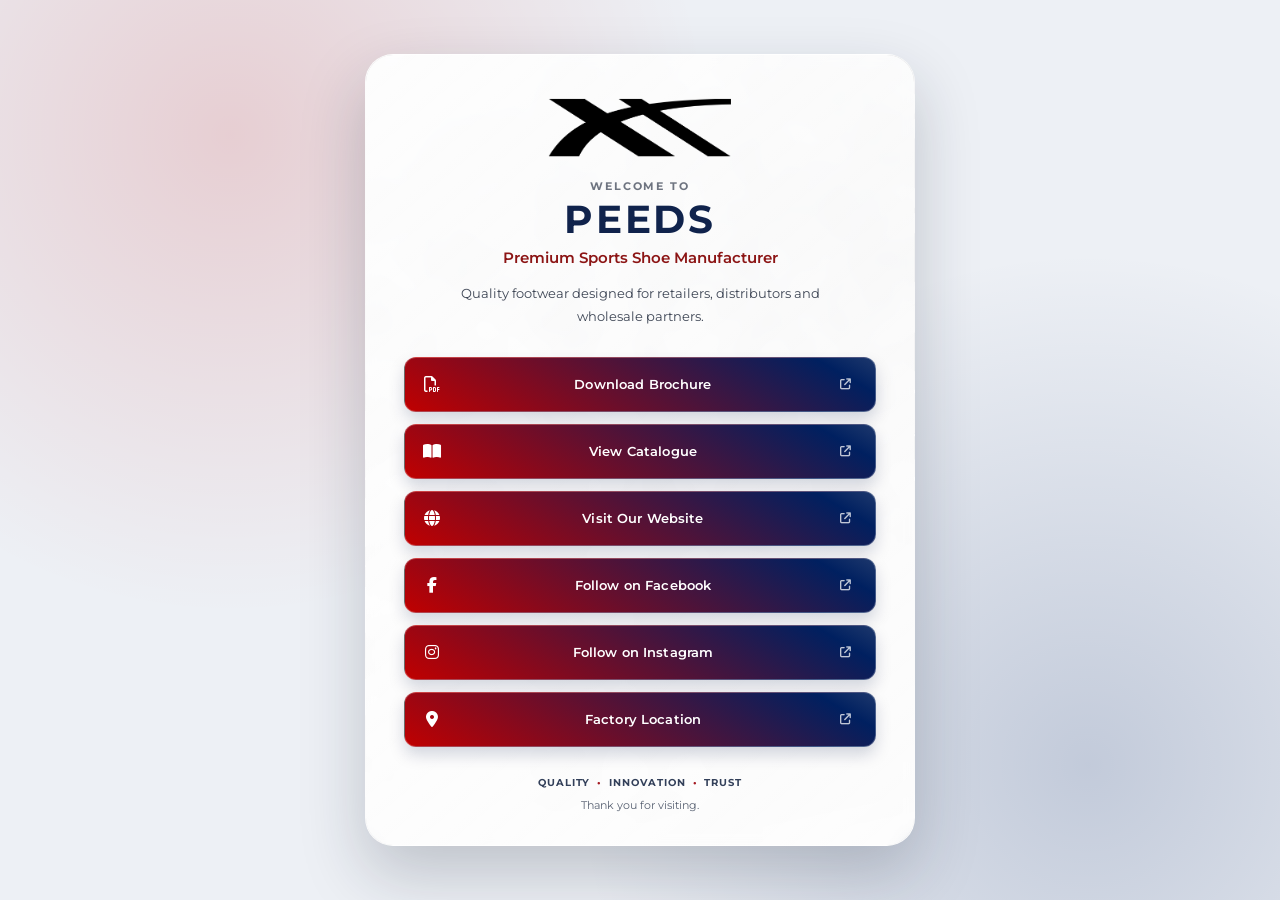
==== index.html @ 0f3e0389 "Update logo image source to PEEDS-logo.svg" ====
<!doctype html>
<html lang="en">
  <head>
    <meta charset="utf-8">
    <meta name="viewport" content="width=device-width, initial-scale=1">
    <meta name="description" content="PEEDS — premium sports shoe manufacturer.">
    <title>PEEDS | Business Links</title>

    <link rel="preconnect" href="https://fonts.googleapis.com">
    <link rel="preconnect" href="https://fonts.gstatic.com" crossorigin>
    <link href="https://fonts.googleapis.com/css2?family=Montserrat:wght@400;500;600;700&display=swap" rel="stylesheet">
    <link rel="stylesheet" href="https://cdnjs.cloudflare.com/ajax/libs/font-awesome/6.7.2/css/all.min.css" crossorigin="anonymous" referrerpolicy="no-referrer">
    <link rel="stylesheet" href="style.css">
  </head>

  <body>
    <main class="page-shell">
      <section class="business-card" aria-labelledby="brand-name">
        <div class="card-overlay" aria-hidden="true"></div>

        <div class="card-content">
          <header class="brand-header">
            <!-- Replace logo.png with your final logo file if its name changes. -->
            <img class="brand-logo" src="PEEDS-logo.svg" alt="PEEDS logo">
            <p class="eyebrow">Welcome to</p>
            <h1 id="brand-name">PEEDS</h1>
            <p class="tagline">Premium Sports Shoe Manufacturer</p>
            <p class="brand-description">
              Quality footwear designed for retailers, distributors and wholesale partners.
            </p>
          </header>

          <nav class="link-list" aria-label="PEEDS business links">
            <!-- Replace # with the final URL or filename for each destination. -->
            <a class="action-link" href="Brochure.pdf" target="_blank" rel="noopener">
              <i class="fa-regular fa-file-pdf" aria-hidden="true"></i><span>Download Brochure</span><i class="fa-solid fa-arrow-up-right-from-square arrow" aria-hidden="true"></i>
            </a>
            <a class="action-link" href="Catalogue.pdf" target="_blank" rel="noopener">
              <i class="fa-solid fa-book-open" aria-hidden="true"></i><span>View Catalogue</span><i class="fa-solid fa-arrow-up-right-from-square arrow" aria-hidden="true"></i>
            </a>
            <a class="action-link" href="https://peeds.in" target="_blank" rel="noopener">
              <i class="fa-solid fa-globe" aria-hidden="true"></i><span>Visit Our Website</span><i class="fa-solid fa-arrow-up-right-from-square arrow" aria-hidden="true"></i>
            </a>
            <a class="action-link" href="https://facebook.com/peeds.paulco" target="_blank" rel="noopener">
              <i class="fa-brands fa-facebook-f" aria-hidden="true"></i><span>Follow on Facebook</span><i class="fa-solid fa-arrow-up-right-from-square arrow" aria-hidden="true"></i>
            </a>
            <a class="action-link" href="https://instagram.com/peeds.paulco" target="_blank" rel="noopener">
              <i class="fa-brands fa-instagram" aria-hidden="true"></i><span>Follow on Instagram</span><i class="fa-solid fa-arrow-up-right-from-square arrow" aria-hidden="true"></i>
            </a>
            <a class="action-link" href="https://maps.app.goo.gl/mtrFUuKEEHV5AWhG9" target="_blank" rel="noopener">
              <i class="fa-solid fa-location-dot" aria-hidden="true"></i><span>Factory Location</span><i class="fa-solid fa-arrow-up-right-from-square arrow" aria-hidden="true"></i>
            </a>
          </nav>

          <footer class="card-footer">
            <p class="values">Quality <span>•</span> Innovation <span>•</span> Trust</p>
            <p>Thank you for visiting.</p>
          </footer>
        </div>
      </section>
    </main>
  </body>
</html>
---- style.css ----
:root {
  --brand-red: #c00000;
  --brand-navy: #002060;
  --hover-grey: #a6a6a6;
  --hover-charcoal: #3b3838;
  --ink: #172033;
}

* { box-sizing: border-box; }

html { min-height: 100%; }

body {
  min-width: 320px;
  min-height: 100vh;
  margin: 0;
  color: var(--ink);
  font-family: "Montserrat", Arial, sans-serif;
  background:
    radial-gradient(circle at 18% 15%, rgba(192, 0, 0, .14), transparent 30rem),
    radial-gradient(circle at 85% 85%, rgba(0, 32, 96, .18), transparent 32rem),
    #edf0f5;
}

.page-shell {
  display: grid;
  min-height: 100vh;
  place-items: center;
  padding: 32px 20px;
}

.business-card {
  position: relative;
  isolation: isolate;
  width: min(100%, 550px);
  overflow: hidden;
  border: 1px solid rgba(255, 255, 255, .72);
  border-radius: 28px;
  background: #fff url("Background.jpg") center / cover no-repeat;
  box-shadow: 0 28px 65px rgba(22, 32, 51, .22);
  animation: card-enter .75s cubic-bezier(.2, .8, .2, 1) both;
}

.business-card::after {
  position: absolute;
  z-index: -2;
  inset: -9%;
  content: "";
  background: inherit;
  filter: blur(18px);
  transform: scale(1.08);
  opacity: .8;
}

.card-overlay {
  position: absolute;
  z-index: -1;
  inset: 0;
  background: linear-gradient(140deg, rgba(255, 255, 255, .89), rgba(255, 255, 255, .72));
  backdrop-filter: blur(6px);
}

.card-content { padding: 40px 38px 30px; text-align: center; }

.brand-header { animation: content-enter .65s .18s ease-out both; }

.brand-logo {
  display: block;
  width: min(190px, 62%);
  max-height: 106px;
  margin: 0 auto 20px;
  object-fit: contain;
}

.eyebrow, .tagline, .brand-description, .card-footer p { margin: 0; }

.eyebrow {
  color: rgba(23, 32, 51, .62);
  font-size: .7rem;
  font-weight: 700;
  letter-spacing: .17em;
  text-transform: uppercase;
}

h1 {
  margin: 5px 0 8px;
  color: #10234c;
  font-size: clamp(1.9rem, 6vw, 2.45rem);
  font-weight: 700;
  letter-spacing: .075em;
  line-height: 1.1;
}

.tagline { color: #8c1515; font-size: .91rem; font-weight: 600; }

.brand-description {
  max-width: 410px;
  margin: 15px auto 0;
  color: #3e4655;
  font-size: .84rem;
  line-height: 1.7;
}

.link-list { display: grid; gap: 12px; margin-top: 29px; }

.action-link {
  display: grid;
  grid-template-columns: 24px 1fr 18px;
  align-items: center;
  gap: 11px;
  min-height: 55px;
  padding: 13px 17px;
  overflow: hidden;
  border: 1px solid rgba(255, 255, 255, .25);
  border-radius: 12px;
  color: #fff;
  font-size: .84rem;
  font-weight: 600;
  letter-spacing: .01em;
  text-align: left;
  text-decoration: none;
  background: linear-gradient(30deg, var(--brand-red) 0%, var(--brand-navy) 35%, var(--hover-grey) 59%, var(--hover-charcoal) 85%) left center / 285% 100%;
  box-shadow: 0 8px 16px rgba(0, 24, 71, .17);
  transition: transform .28s ease, box-shadow .28s ease, background-position .48s cubic-bezier(.2, .75, .25, 1);
  animation: link-enter .48s ease-out both;
}

.action-link:nth-child(1) { animation-delay: .28s; }
.action-link:nth-child(2) { animation-delay: .34s; }
.action-link:nth-child(3) { animation-delay: .40s; }
.action-link:nth-child(4) { animation-delay: .46s; }
.action-link:nth-child(5) { animation-delay: .52s; }
.action-link:nth-child(6) { animation-delay: .58s; }

.action-link > i:first-child { width: 20px; font-size: 1rem; text-align: center; }
.action-link span { text-align: center; }
.action-link .arrow { font-size: .68rem; opacity: .75; transition: transform .28s ease; }

.action-link:hover,
.action-link:focus-visible {
  background-position: right center;
  box-shadow: 0 14px 25px rgba(24, 24, 24, .28);
  transform: translateY(-3px);
}

.action-link:hover .arrow,
.action-link:focus-visible .arrow { transform: translate(2px, -2px); }

.action-link:focus-visible { outline: 3px solid rgba(0, 32, 96, .35); outline-offset: 3px; }

.card-footer {
  margin-top: 27px;
  color: #586172;
  font-size: .7rem;
  line-height: 1.8;
  animation: content-enter .6s .64s ease-out both;
}

.values { margin-bottom: 3px !important; color: #33405a; font-size: .65rem; font-weight: 700; letter-spacing: .09em; text-transform: uppercase; }
.values span { color: #a51b23; padding: 0 3px; }

@keyframes card-enter { from { opacity: 0; transform: translateY(20px) scale(.985); } to { opacity: 1; transform: none; } }
@keyframes content-enter { from { opacity: 0; transform: translateY(10px); } to { opacity: 1; transform: none; } }
@keyframes link-enter { from { opacity: 0; transform: translateY(12px); } to { opacity: 1; transform: none; } }

@media (max-width: 480px) {
  .page-shell { padding: 16px 12px; }
  .business-card { border-radius: 22px; }
  .card-content { padding: 32px 20px 24px; }
  .brand-logo { margin-bottom: 16px; }
  .action-link { min-height: 53px; padding: 12px 14px; }
}

@media (prefers-reduced-motion: reduce) {
  *, *::before, *::after { animation-duration: .01ms !important; animation-iteration-count: 1 !important; scroll-behavior: auto !important; transition-duration: .01ms !important; }
}
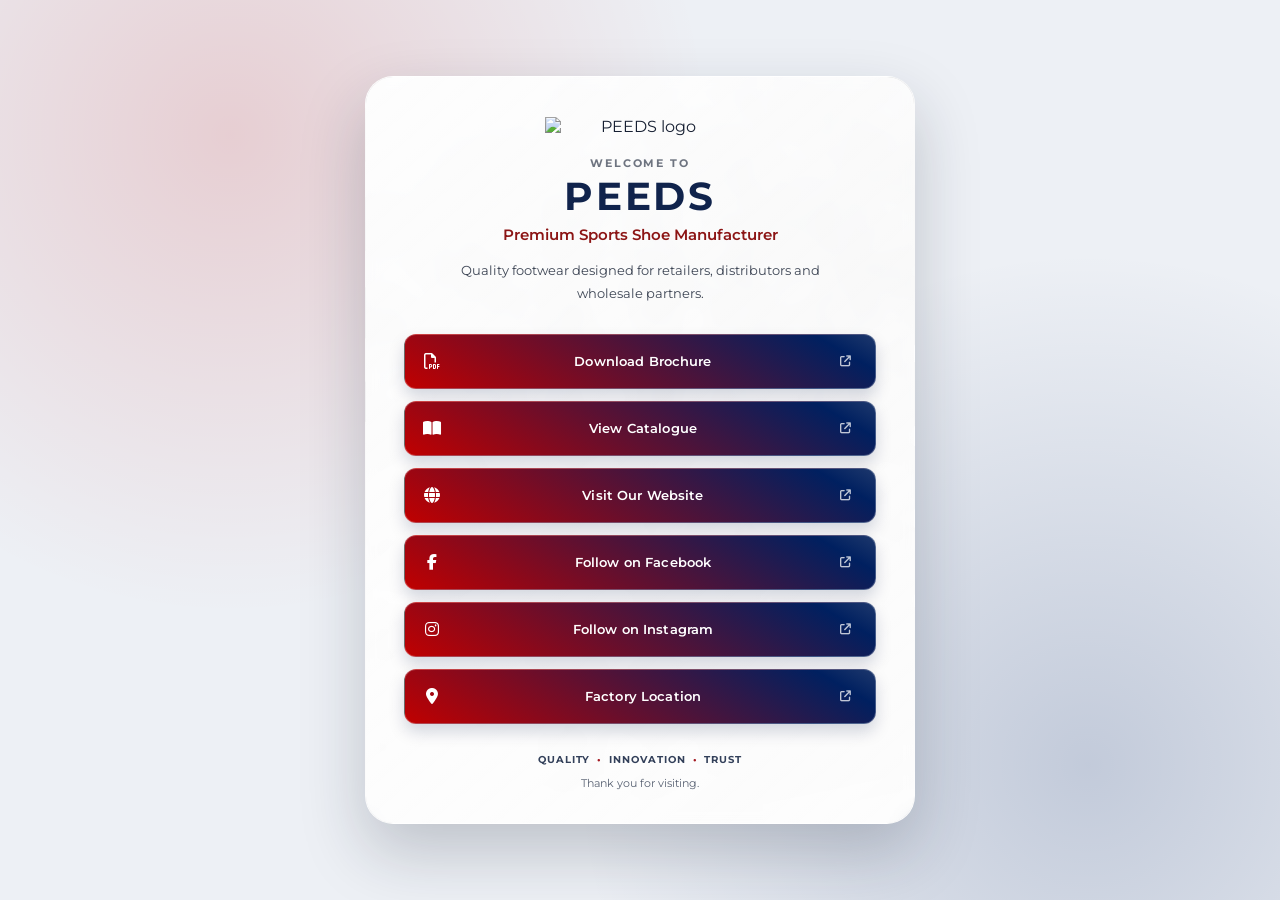
==== commit cd69e88f: "Add files via upload" ====
--- a/index.html
+++ b/index.html
@@ -21,7 +21,7 @@
         <div class="card-content">
           <header class="brand-header">
             <!-- Replace logo.png with your final logo file if its name changes. -->
-            <img class="brand-logo" src="PEEDS-logo.svg" alt="PEEDS logo">
+            <img class="brand-logo" src="logo.png" alt="PEEDS logo">
             <p class="eyebrow">Welcome to</p>
             <h1 id="brand-name">PEEDS</h1>
             <p class="tagline">Premium Sports Shoe Manufacturer</p>
@@ -35,7 +35,7 @@
             <a class="action-link" href="Brochure.pdf" target="_blank" rel="noopener">
               <i class="fa-regular fa-file-pdf" aria-hidden="true"></i><span>Download Brochure</span><i class="fa-solid fa-arrow-up-right-from-square arrow" aria-hidden="true"></i>
             </a>
-            <a class="action-link" href="Catalogue.pdf" target="_blank" rel="noopener">
+            <a class="action-link" href="coming-soon.html">
               <i class="fa-solid fa-book-open" aria-hidden="true"></i><span>View Catalogue</span><i class="fa-solid fa-arrow-up-right-from-square arrow" aria-hidden="true"></i>
             </a>
             <a class="action-link" href="https://peeds.in" target="_blank" rel="noopener">
--- a/style.css
+++ b/style.css
@@ -159,6 +159,9 @@
 .values { margin-bottom: 3px !important; color: #33405a; font-size: .65rem; font-weight: 700; letter-spacing: .09em; text-transform: uppercase; }
 .values span { color: #a51b23; padding: 0 3px; }
 
+.coming-soon-card { max-width: 470px; }
+.back-link { width: min(100%, 300px); margin: 29px auto 0; }
+
 @keyframes card-enter { from { opacity: 0; transform: translateY(20px) scale(.985); } to { opacity: 1; transform: none; } }
 @keyframes content-enter { from { opacity: 0; transform: translateY(10px); } to { opacity: 1; transform: none; } }
 @keyframes link-enter { from { opacity: 0; transform: translateY(12px); } to { opacity: 1; transform: none; } }
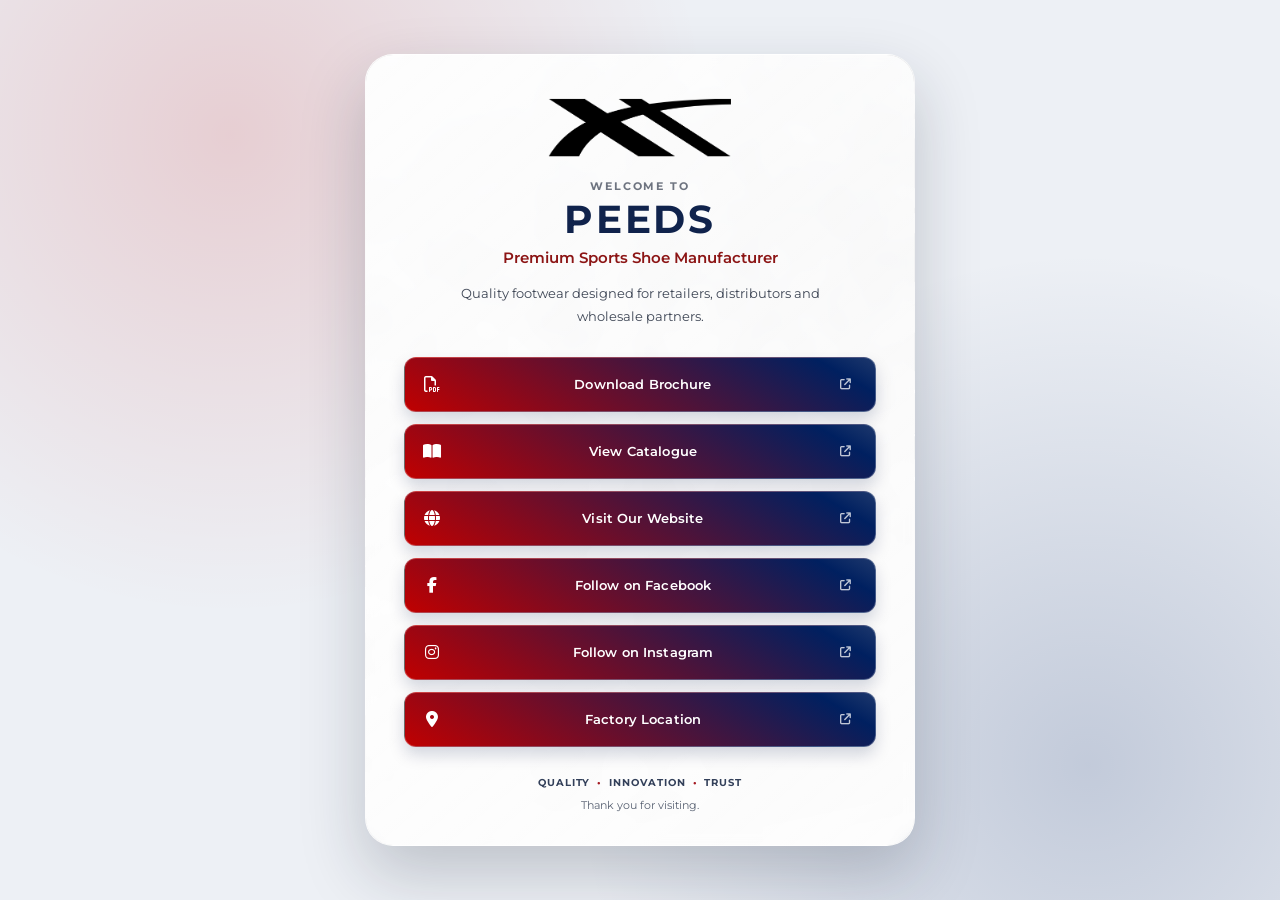
==== commit fbc58388: "Update logo source to PEEDS-logo.svg" ====
--- a/index.html
+++ b/index.html
@@ -21,7 +21,7 @@
         <div class="card-content">
           <header class="brand-header">
             <!-- Replace logo.png with your final logo file if its name changes. -->
-            <img class="brand-logo" src="logo.png" alt="PEEDS logo">
+            <img class="brand-logo" src="PEEDS-logo.svg" alt="PEEDS logo">
             <p class="eyebrow">Welcome to</p>
             <h1 id="brand-name">PEEDS</h1>
             <p class="tagline">Premium Sports Shoe Manufacturer</p>
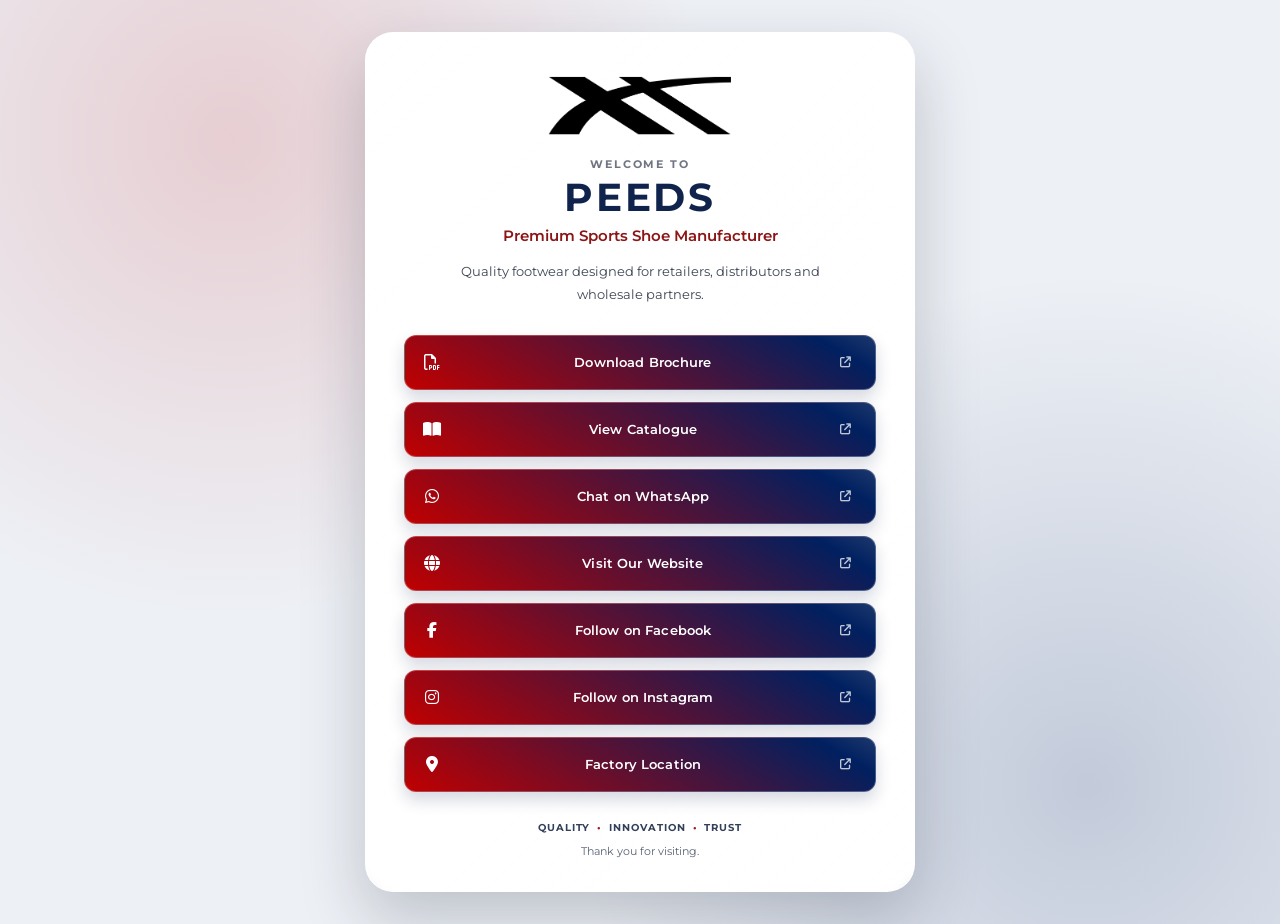
==== commit 3e4a24f5: "Add WhatsApp chat link to index.html" ====
--- a/index.html
+++ b/index.html
@@ -38,6 +38,9 @@
             <a class="action-link" href="coming-soon.html">
               <i class="fa-solid fa-book-open" aria-hidden="true"></i><span>View Catalogue</span><i class="fa-solid fa-arrow-up-right-from-square arrow" aria-hidden="true"></i>
             </a>
+            <a class="action-link" href="https://wa.me/919163292893?text=Hello%20PEEDS%2C%20I%20would%20like%20to%20know%20more." target="_blank" rel="noopener">
+              <i class="fa-brands fa-whatsapp" aria-hidden="true"></i><span>Chat on WhatsApp</span><i class="fa-solid fa-arrow-up-right-from-square arrow" aria-hidden="true"></i>
+            </a>
             <a class="action-link" href="https://peeds.in" target="_blank" rel="noopener">
               <i class="fa-solid fa-globe" aria-hidden="true"></i><span>Visit Our Website</span><i class="fa-solid fa-arrow-up-right-from-square arrow" aria-hidden="true"></i>
             </a>
--- a/style.css
+++ b/style.css
@@ -29,7 +29,7 @@
   padding: 32px 20px;
 }
 
-.business-card {
+/* .business-card {
   position: relative;
   isolation: isolate;
   width: min(100%, 550px);
@@ -58,6 +58,48 @@
   inset: 0;
   background: linear-gradient(140deg, rgba(255, 255, 255, .89), rgba(255, 255, 255, .72));
   backdrop-filter: blur(6px);
+} */
+
+.business-card {
+  position: relative;
+  isolation: isolate;
+  width: min(100%, 550px);
+  overflow: hidden;
+  border: 1px solid rgba(255, 255, 255, .72);
+  border-radius: 28px;
+
+  background-color: #ffffff;
+  background-image: url("/PEEDS/Background.jpg");
+  background-position: center;
+  background-size: cover;
+  background-repeat: no-repeat;
+
+  box-shadow: 0 28px 65px rgba(22, 32, 51, .22);
+  animation: card-enter .75s cubic-bezier(.2, .8, .2, 1) both;
+}
+
+.business-card::after {
+  display: none;
+}
+
+.card-overlay {
+  position: absolute;
+  z-index: -1;
+  inset: 0;
+
+  /* background: linear-gradient(
+    135deg,
+    rgba(255, 255, 255, .48),
+    rgba(255, 255, 255, .20)
+  ); */
+  background: linear-gradient(
+  135deg,
+  rgba(255, 255, 255, .62) 0%,
+  rgba(255, 255, 255, .34) 100%
+);
+
+  backdrop-filter: blur(3px);
+  -webkit-backdrop-filter: blur(3px);
 }
 
 .card-content { padding: 40px 38px 30px; text-align: center; }
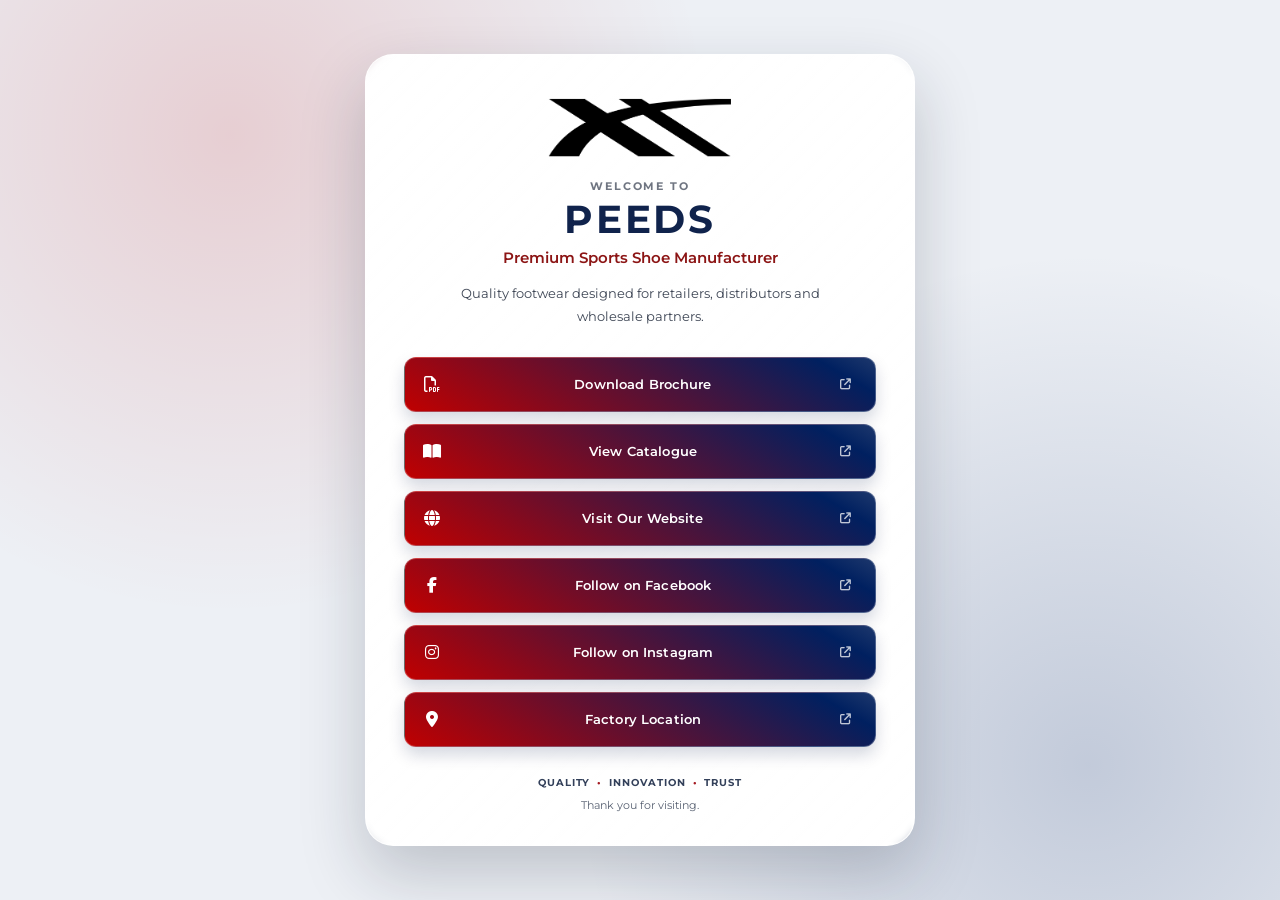
==== commit 3e607a87: "Remove WhatsApp chat link from index.html Commented out the WhatsApp chat link in the HTML." ====
--- a/index.html
+++ b/index.html
@@ -38,9 +38,9 @@
             <a class="action-link" href="coming-soon.html">
               <i class="fa-solid fa-book-open" aria-hidden="true"></i><span>View Catalogue</span><i class="fa-solid fa-arrow-up-right-from-square arrow" aria-hidden="true"></i>
             </a>
-            <a class="action-link" href="https://wa.me/919163292893?text=Hello%20PEEDS%2C%20I%20would%20like%20to%20know%20more." target="_blank" rel="noopener">
-              <i class="fa-brands fa-whatsapp" aria-hidden="true"></i><span>Chat on WhatsApp</span><i class="fa-solid fa-arrow-up-right-from-square arrow" aria-hidden="true"></i>
-            </a>
+            <!-- <a class="action-link" href="https://wa.me/919163292893?text=Hello%20PEEDS%2C%20I%20would%20like%20to%20know%20more." target="_blank" rel="noopener">
+              <i class="fa-brands fa-whatsapp" aria-hidden="true"></i><span>Order via WhatsApp</span><i class="fa-solid fa-arrow-up-right-from-square arrow" aria-hidden="true"></i>
+            </a> -->
             <a class="action-link" href="https://peeds.in" target="_blank" rel="noopener">
               <i class="fa-solid fa-globe" aria-hidden="true"></i><span>Visit Our Website</span><i class="fa-solid fa-arrow-up-right-from-square arrow" aria-hidden="true"></i>
             </a>
--- a/style.css
+++ b/style.css
@@ -94,8 +94,8 @@
   ); */
   background: linear-gradient(
   135deg,
-  rgba(255, 255, 255, .62) 0%,
-  rgba(255, 255, 255, .34) 100%
+  rgba(255, 255, 255, .42) 0%,
+  rgba(255, 255, 255, .18) 100%
 );
 
   backdrop-filter: blur(3px);
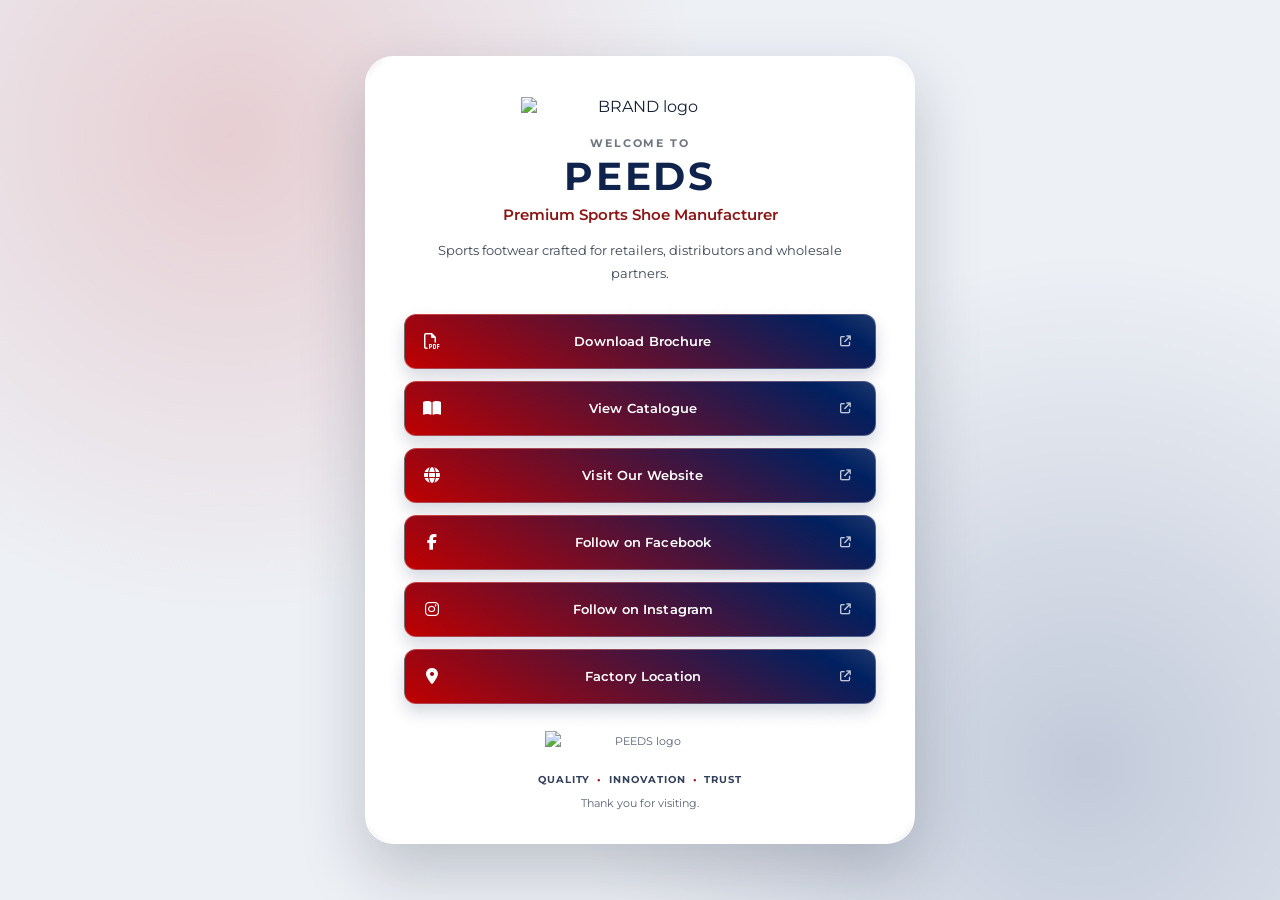
==== commit ec1f1252: "Replace logo and update brand description Updated logo and brand description for consistency." ====
--- a/index.html
+++ b/index.html
@@ -21,12 +21,12 @@
         <div class="card-content">
           <header class="brand-header">
             <!-- Replace logo.png with your final logo file if its name changes. -->
-            <img class="brand-logo" src="PEEDS-logo.svg" alt="PEEDS logo">
+            <img class="brand-logo" src="BRAND-logo.svg" alt="BRAND logo">
             <p class="eyebrow">Welcome to</p>
             <h1 id="brand-name">PEEDS</h1>
             <p class="tagline">Premium Sports Shoe Manufacturer</p>
             <p class="brand-description">
-              Quality footwear designed for retailers, distributors and wholesale partners.
+              Sports footwear crafted for retailers, distributors and wholesale partners.
             </p>
           </header>
 
@@ -56,6 +56,7 @@
           </nav>
 
           <footer class="card-footer">
+            <img class="footer-logo" src="PEEDS-logo.png" alt="PEEDS logo">
             <p class="values">Quality <span>•</span> Innovation <span>•</span> Trust</p>
             <p>Thank you for visiting.</p>
           </footer>
--- a/style.css
+++ b/style.css
@@ -94,8 +94,8 @@
   ); */
   background: linear-gradient(
   135deg,
-  rgba(255, 255, 255, .42) 0%,
-  rgba(255, 255, 255, .18) 100%
+  rgba(255, 255, 255, .12) 0%,
+  rgba(255, 255, 255, .5) 100%
 );
 
   backdrop-filter: blur(3px);
@@ -107,6 +107,14 @@
 .brand-header { animation: content-enter .65s .18s ease-out both; }
 
 .brand-logo {
+  display: block;
+  width: min(238px, 77.5%);
+  max-height: 133px;
+  margin: 0 auto 20px;
+  object-fit: contain;
+}
+
+.footer-logo {
   display: block;
   width: min(190px, 62%);
   max-height: 106px;
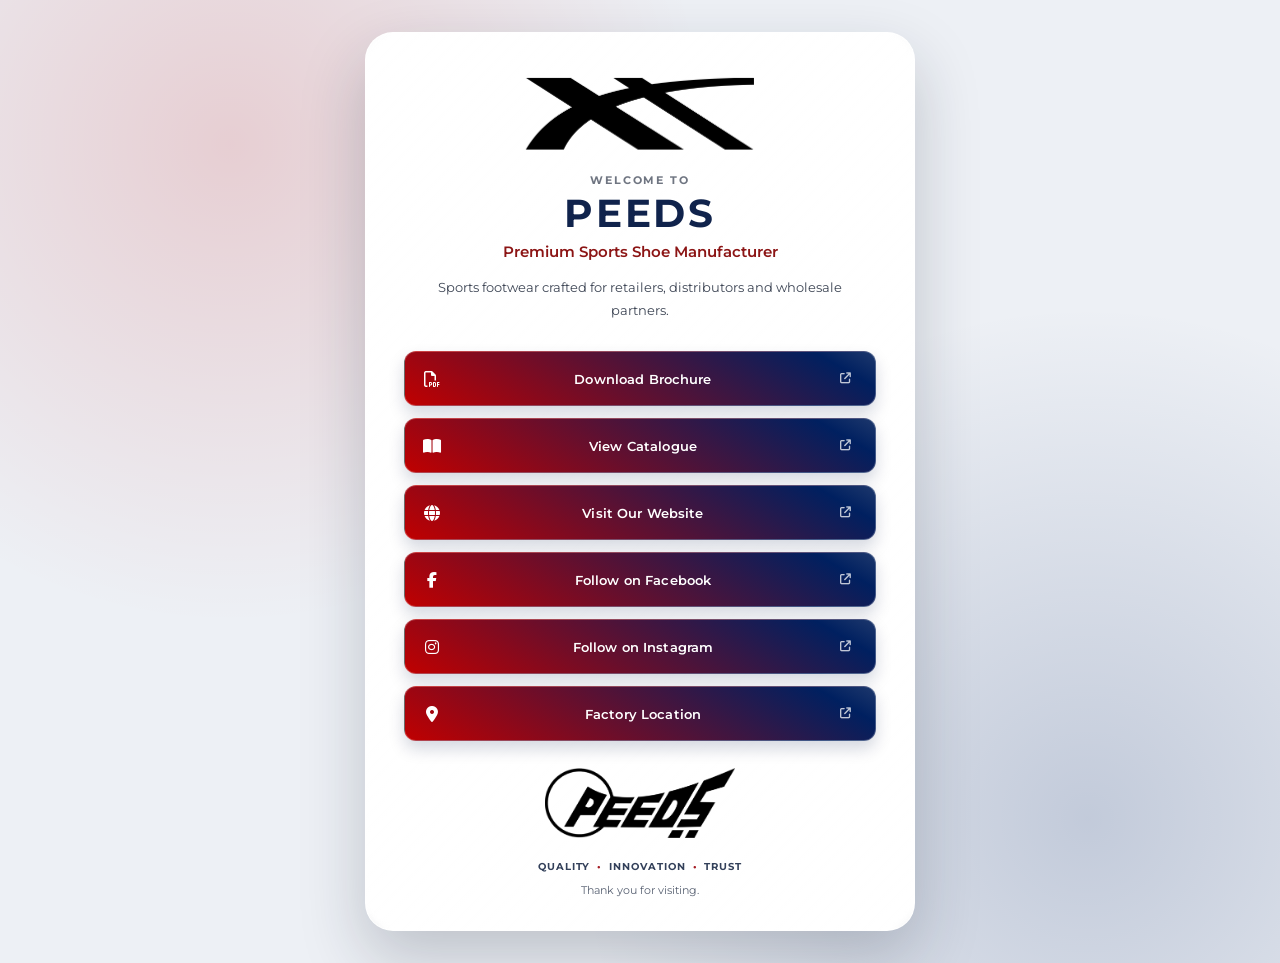
==== commit 7bebd3f4: "Change footer logo from PNG to SVG format" ====
--- a/index.html
+++ b/index.html
@@ -56,7 +56,7 @@
           </nav>
 
           <footer class="card-footer">
-            <img class="footer-logo" src="PEEDS-logo.png" alt="PEEDS logo">
+            <img class="footer-logo" src="PEEDS-logo.svg" alt="PEEDS logo">
             <p class="values">Quality <span>•</span> Innovation <span>•</span> Trust</p>
             <p>Thank you for visiting.</p>
           </footer>
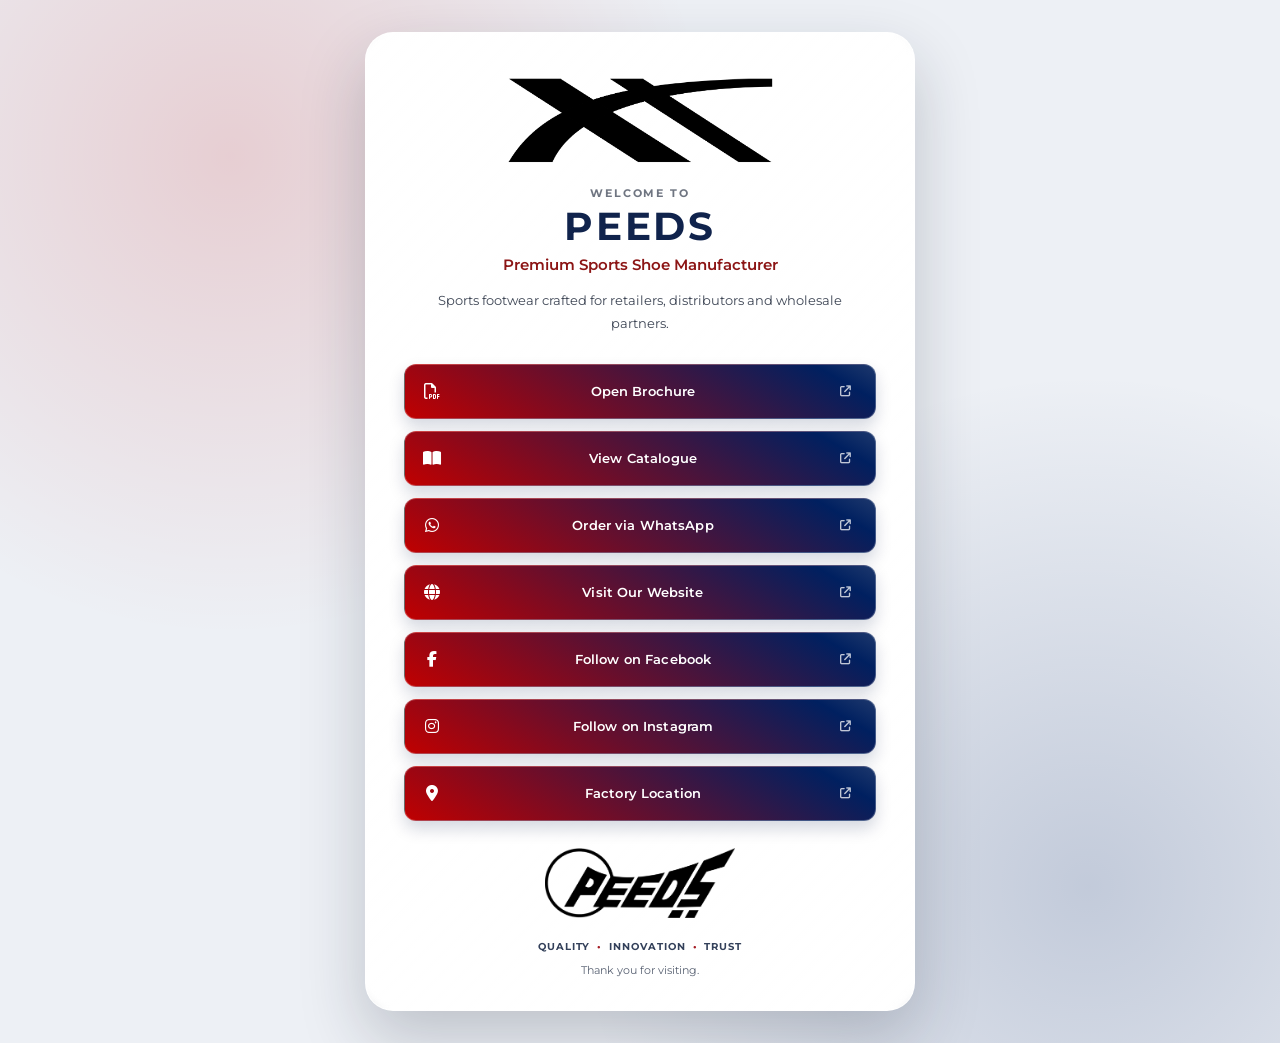
==== commit 64ae2bef: "Update index.html" ====
--- a/index.html
+++ b/index.html
@@ -33,14 +33,14 @@
           <nav class="link-list" aria-label="PEEDS business links">
             <!-- Replace # with the final URL or filename for each destination. -->
             <a class="action-link" href="Brochure.pdf" target="_blank" rel="noopener">
-              <i class="fa-regular fa-file-pdf" aria-hidden="true"></i><span>Download Brochure</span><i class="fa-solid fa-arrow-up-right-from-square arrow" aria-hidden="true"></i>
+              <i class="fa-regular fa-file-pdf" aria-hidden="true"></i><span>Open Brochure</span><i class="fa-solid fa-arrow-up-right-from-square arrow" aria-hidden="true"></i>
             </a>
             <a class="action-link" href="coming-soon.html">
               <i class="fa-solid fa-book-open" aria-hidden="true"></i><span>View Catalogue</span><i class="fa-solid fa-arrow-up-right-from-square arrow" aria-hidden="true"></i>
             </a>
-            <!-- <a class="action-link" href="https://wa.me/919163292893?text=Hello%20PEEDS%2C%20I%20would%20like%20to%20know%20more." target="_blank" rel="noopener">
+            <a class="action-link" href="https://wa.me/919163292893?text=Hello%20PEEDS%20Sports!%20I%20wish%20to%20know%20more%20about%20the%20Premium%20Sports%20Shoes%20by%20PEEDS." target="_blank" rel="noopener">
               <i class="fa-brands fa-whatsapp" aria-hidden="true"></i><span>Order via WhatsApp</span><i class="fa-solid fa-arrow-up-right-from-square arrow" aria-hidden="true"></i>
-            </a> -->
+            </a>
             <a class="action-link" href="https://peeds.in" target="_blank" rel="noopener">
               <i class="fa-solid fa-globe" aria-hidden="true"></i><span>Visit Our Website</span><i class="fa-solid fa-arrow-up-right-from-square arrow" aria-hidden="true"></i>
             </a>
--- a/style.css
+++ b/style.css
@@ -94,8 +94,8 @@
   ); */
   background: linear-gradient(
   135deg,
-  rgba(255, 255, 255, .12) 0%,
-  rgba(255, 255, 255, .5) 100%
+  rgba(255, 255, 255, .10) 0%,
+  rgba(255, 255, 255, .4) 100%
 );
 
   backdrop-filter: blur(3px);
@@ -108,8 +108,8 @@
 
 .brand-logo {
   display: block;
-  width: min(238px, 77.5%);
-  max-height: 133px;
+  width: min(275px, 85%);
+  max-height: 155px;
   margin: 0 auto 20px;
   object-fit: contain;
 }
